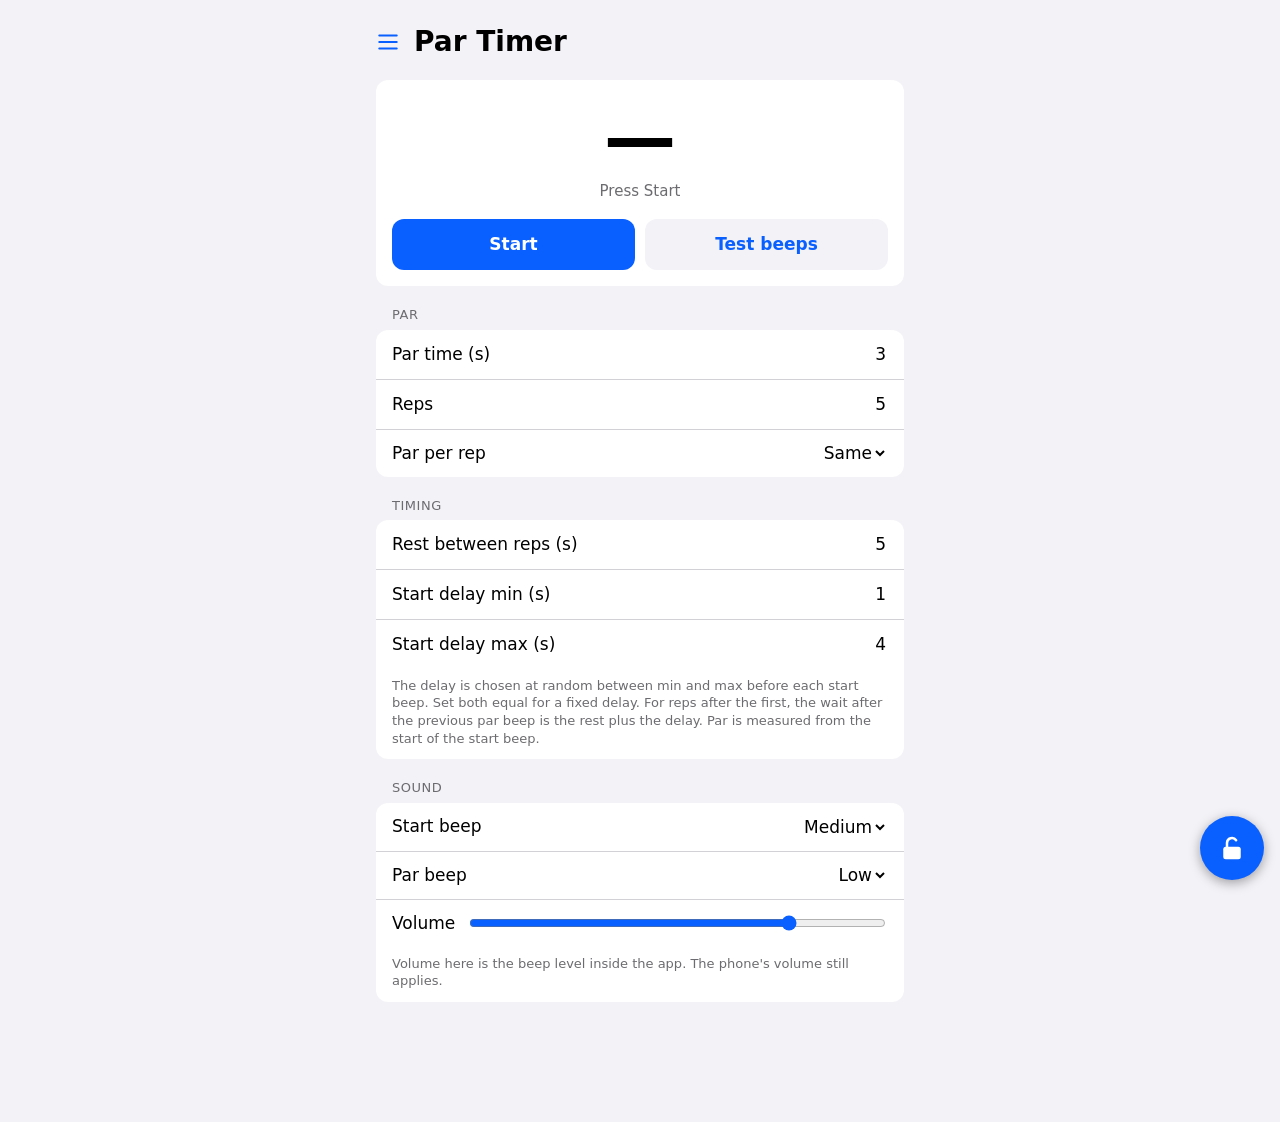
==== par.html @ f21c5485 "Add files via upload - Actually added the updated mentioned in previous commit  Signed-off-by: Danie" ====
<!doctype html>
<html lang="en">
<head>
<meta charset="utf-8">
<meta name="viewport" content="width=device-width, initial-scale=1, viewport-fit=cover">
<meta name="apple-mobile-web-app-capable" content="yes">
<meta name="mobile-web-app-capable" content="yes">
<meta name="apple-mobile-web-app-title" content="Line Ready">
<meta name="apple-mobile-web-app-status-bar-style" content="default">
<meta name="theme-color" content="#f2f2f7" media="(prefers-color-scheme: light)">
<meta name="theme-color" content="#000000" media="(prefers-color-scheme: dark)">
<link rel="manifest" href="manifest.webmanifest">
<link rel="apple-touch-icon" href="icon-180.png">
<link rel="icon" href="icon.svg">
<script>try{if(localStorage.getItem("line-ready-theme")==="classic")document.documentElement.setAttribute("data-theme","classic")}catch(e){}</script>
<link rel="stylesheet" href="app.css">
<link rel="stylesheet" href="themes.css">
<title>Par Timer · Line Ready</title>
</head>
<body class="par-page">
<header class="titlebar">
  <button class="iconbtn" id="menuBtn" type="button" aria-label="Open menu" aria-controls="drawer" aria-expanded="false"></button>
  <h1>Par Timer</h1>
</header>

<div class="card">
  <div class="display" id="display" data-phase="idle">
    <div class="big" id="big">—</div>
    <div class="sub" id="sub">Press Start</div>
  </div>
  <div class="error" id="error" role="alert" hidden></div>
  <div class="btnrow">
    <button class="btn" id="startBtn" type="button">Start</button>
    <button class="btn stop" id="stopBtn" type="button" hidden>Stop</button>
    <button class="btn secondary" id="testBtn" type="button">Test beeps</button>
  </div>
  <div class="sr-only" id="sr" aria-live="polite"></div>
</div>

<fieldset id="settings">
  <h2>Par</h2>
  <div class="card">
    <div class="row"><label for="parTime">Par time (s)</label><input id="parTime" type="text" inputmode="decimal"></div>
    <div class="row"><label for="reps">Reps</label><input id="reps" type="text" inputmode="numeric"></div>
    <div class="row"><label for="progress">Par per rep</label>
      <select id="progress">
        <option value="none">Same</option>
        <option value="shorter">Shorter each rep</option>
        <option value="longer">Longer each rep</option>
      </select></div>
    <div class="row" id="stepRow"><label for="step">Change per rep (s)</label><input id="step" type="text" inputmode="decimal"></div>
  </div>

  <h2>Timing</h2>
  <div class="card">
    <div class="row"><label for="rest">Rest between reps (s)</label><input id="rest" type="text" inputmode="decimal"></div>
    <div class="row"><label for="delayMin">Start delay min (s)</label><input id="delayMin" type="text" inputmode="decimal"></div>
    <div class="row"><label for="delayMax">Start delay max (s)</label><input id="delayMax" type="text" inputmode="decimal"></div>
    <div class="note">The delay is chosen at random between min and max before each start beep. Set both equal for a fixed delay. For reps after the first, the wait after the previous par beep is the rest plus the delay. Par is measured from the start of the start beep.</div>
  </div>

  <h2>Sound</h2>
  <div class="card">
    <div class="row"><label for="startHz">Start beep</label>
      <select id="startHz">
        <option value="3000">High</option>
        <option value="2000">Medium</option>
        <option value="1000">Low</option>
      </select></div>
    <div class="row"><label for="endHz">Par beep</label>
      <select id="endHz">
        <option value="3000">High</option>
        <option value="2000">Medium</option>
        <option value="1000">Low</option>
      </select></div>
    <div class="row"><label for="volume">Volume</label><input id="volume" type="range" min="10" max="100" step="5"></div>
    <div class="note">Volume here is the beep level inside the app. The phone's volume still applies.</div>
  </div>
</fieldset>

<button class="lockbtn" id="lockBtn" type="button" aria-pressed="false" aria-label="Hold for 3 seconds to lock the screen">
  <svg class="ring" viewBox="0 0 64 64" aria-hidden="true"><circle id="lockRing" cx="32" cy="32" r="29"/></svg>
  <svg class="icon-open" viewBox="0 0 24 24" aria-hidden="true"><rect x="5" y="11" width="14" height="10" rx="2" fill="currentColor"/><path d="M8 11V8a4 4 0 0 1 7.3-2.2" fill="none" stroke="currentColor" stroke-width="2" stroke-linecap="round"/></svg>
  <svg class="icon-closed" viewBox="0 0 24 24" aria-hidden="true"><rect x="5" y="11" width="14" height="10" rx="2" fill="currentColor"/><path d="M8 11V8a4 4 0 0 1 8 0v3" fill="none" stroke="currentColor" stroke-width="2" stroke-linecap="round"/></svg>
</button>
<div class="toast" id="toast" role="status" hidden></div>

<script>
"use strict";

const $ = id => document.getElementById(id);

const DEFAULTS = { parTime: "3", reps: "5", progress: "none", step: "0.1", rest: "5",
                   delayMin: "1", delayMax: "4", startHz: "2000", endHz: "1000", volume: "80" };
const FIELDS = Object.keys(DEFAULTS);
const STORE_KEY = "rangecalc-par-v1";
const BEEP_SEC = 0.3, MIN_PAR = 0.2, MAX_REPS = 100, TAIL_SEC = 0.6;

/* ---------- pure logic ---------- */

function parseNum(text) {
  const t = String(text).trim().replace(",", ".");
  if (!/^\d*\.?\d+$|^\d+\.$/.test(t)) return NaN;
  return Number(t);
}

function readConfig() {
  const v = id => $(id).value;
  const cfg = {
    parTime: parseNum(v("parTime")), reps: parseNum(v("reps")), progress: v("progress"),
    step: parseNum(v("step")), rest: parseNum(v("rest")),
    delayMin: parseNum(v("delayMin")), delayMax: parseNum(v("delayMax")),
    startHz: parseNum(v("startHz")), endHz: parseNum(v("endHz")), volume: parseNum(v("volume")) / 100
  };
  const bad = (cond, msg) => cond ? msg : null;
  const error =
    bad(!(cfg.parTime >= MIN_PAR && cfg.parTime <= 600), `Par time must be between ${MIN_PAR} and 600 seconds.`) ||
    bad(!(Number.isInteger(cfg.reps) && cfg.reps >= 1 && cfg.reps <= MAX_REPS), `Reps must be a whole number from 1 to ${MAX_REPS}.`) ||
    bad(cfg.progress !== "none" && !(cfg.step >= 0 && cfg.step <= 60), "Change per rep must be between 0 and 60 seconds.") ||
    bad(!(cfg.rest >= 0 && cfg.rest <= 600), "Rest must be between 0 and 600 seconds.") ||
    bad(!(cfg.delayMin >= 0 && cfg.delayMin <= 60), "Start delay min must be between 0 and 60 seconds.") ||
    bad(!(cfg.delayMax >= cfg.delayMin && cfg.delayMax <= 60), "Start delay max must be between the min and 60 seconds.") ||
    bad(!(cfg.startHz > 0 && cfg.endHz > 0), "Choose a start and par beep pitch.");
  return error ? { error } : { cfg };
}

/* Absolute event times (seconds on the audio clock) for every rep. */
function buildTimeline(cfg, t0, rand = Math.random) {
  const reps = [];
  let cursor = t0;                       // end of the previous rep, or session start
  for (let i = 0; i < cfg.reps; i++) {
    let par = cfg.parTime;
    if (cfg.progress === "shorter") par = Math.max(MIN_PAR, cfg.parTime - cfg.step * i);
    else if (cfg.progress === "longer") par = cfg.parTime + cfg.step * i;
    const delay = cfg.delayMin + rand() * (cfg.delayMax - cfg.delayMin);
    const startT = cursor + (i === 0 ? 0 : cfg.rest) + delay;
    const endT = startT + par;
    reps.push({ n: i + 1, par, startT, endT });
    cursor = endT;
  }
  return reps;
}

/* ---------- audio ---------- */

let ctx = null, running = false, reps = [], cfgActive = null, rafId = 0,
    wakeLock = null, silentEl = null, silentURL = null;

function silentWavURL() {
  if (silentURL) return silentURL;
  const sr = 8000, n = sr, buf = new ArrayBuffer(44 + n), v = new DataView(buf);
  const w = (o, s) => [...s].forEach((c, i) => v.setUint8(o + i, c.charCodeAt(0)));
  w(0, "RIFF"); v.setUint32(4, 36 + n, true); w(8, "WAVE"); w(12, "fmt ");
  v.setUint32(16, 16, true); v.setUint16(20, 1, true); v.setUint16(22, 1, true);
  v.setUint32(24, sr, true); v.setUint32(28, sr, true); v.setUint16(32, 1, true); v.setUint16(34, 8, true);
  w(36, "data"); v.setUint32(40, n, true); new Uint8Array(buf, 44).fill(128);
  return (silentURL = URL.createObjectURL(new Blob([buf], { type: "audio/wav" })));
}

/* Ask iOS to play on the media channel so the silent switch does not mute the beeps. */
function useMediaChannel() {
  try {
    if (navigator.audioSession) { navigator.audioSession.type = "playback"; return; }
  } catch (_) {}
  try {
    silentEl = silentEl || Object.assign(new Audio(), { src: silentWavURL(), loop: true });
    silentEl.play().catch(() => {});
  } catch (_) {}
}

function releaseMediaChannel() {
  try { if (silentEl) silentEl.pause(); } catch (_) {}
}

/* Must be called directly from a tap handler. */
function makeContext() {
  const AC = window.AudioContext || window.webkitAudioContext;
  if (!AC) throw new Error("Web Audio is not supported in this browser.");
  const c = new AC({ latencyHint: "interactive" });
  const ready = c.resume();
  useMediaChannel();
  return { c, ready };
}

function beep(c, hz, when, volume) {
  const o = c.createOscillator(), g = c.createGain();
  o.type = "sine"; o.frequency.value = hz;
  g.gain.setValueAtTime(0, when);
  g.gain.linearRampToValueAtTime(volume, when + 0.005);
  g.gain.setValueAtTime(volume, when + BEEP_SEC - 0.01);
  g.gain.linearRampToValueAtTime(0, when + BEEP_SEC);
  o.connect(g).connect(c.destination);
  o.start(when); o.stop(when + BEEP_SEC + 0.02);
}

async function lockScreen() {
  try { if ("wakeLock" in navigator) wakeLock = await navigator.wakeLock.request("screen"); } catch (_) {}
}
function unlockScreen() {
  try { if (wakeLock) wakeLock.release(); } catch (_) {}
  wakeLock = null;
}

/* ---------- UI ---------- */

function setDisplay(phase, big, sub) {
  $("display").dataset.phase = phase;
  $("big").textContent = big;
  $("sub").textContent = sub;
}
function showError(msg) { $("error").textContent = msg || ""; $("error").hidden = !msg; }
function setRunningUI(on) {
  $("startBtn").hidden = on; $("stopBtn").hidden = !on; $("testBtn").hidden = on;
  $("settings").disabled = on;
}
const fmt = s => String(+s.toFixed(2));
let lastAnnounce = "";
function announce(text) { if (text !== lastAnnounce) { lastAnnounce = text; $("sr").textContent = text; } }

function frame() {
  if (!running) return;
  const now = ctx.currentTime;
  const last = reps[reps.length - 1];
  if (now >= last.endT + TAIL_SEC) { stop("Finished", true); return; }
  const cur = reps.find(r => now < r.endT) || last;
  const label = `Rep ${cur.n} of ${reps.length} · par ${fmt(cur.par)} s`;
  if (now < cur.startT) {
    setDisplay("ready", "READY", label);
    announce(`Rep ${cur.n}, get ready`);
  } else if (now < cur.endT) {
    setDisplay("go", (cur.endT - now).toFixed(1), label);
    announce(`Rep ${cur.n}, go`);
  } else {
    setDisplay("done", "0.0", label);
  }
  rafId = requestAnimationFrame(frame);
}

async function start() {
  const r = readConfig();
  if (r.error) { showError(r.error); return; }
  showError("");
  save();
  let made;
  try { made = makeContext(); } catch (e) { showError(e.message); return; }
  ctx = made.c;
  setRunningUI(true);
  setDisplay("ready", "…", "Starting audio");
  try { await made.ready; } catch (_) {}
  if (ctx !== made.c) return;                      // stopped while starting
  if (ctx.state !== "running") { stop("", false); showError("Audio could not start. Tap Start again."); return; }

  cfgActive = r.cfg;
  reps = buildTimeline(cfgActive, ctx.currentTime + 0.1);
  for (const rep of reps) {
    beep(ctx, cfgActive.startHz, rep.startT, cfgActive.volume);
    beep(ctx, cfgActive.endHz, rep.endT, cfgActive.volume);
  }
  running = true;
  lastAnnounce = "";
  ctx.onstatechange = () => {
    if (running && ctx.state !== "running") stop("", false), showError("Audio was interrupted (screen lock, app switch or call). Session stopped.");
  };
  lockScreen();
  rafId = requestAnimationFrame(frame);
}

function stop(message, finished) {
  running = false;
  cancelAnimationFrame(rafId);
  const c = ctx; ctx = null;
  if (c) { c.onstatechange = null; c.close().catch(() => {}); }
  releaseMediaChannel();
  unlockScreen();
  setRunningUI(false);
  setDisplay(finished ? "done" : "idle", finished ? "Done" : "—", message || "Press Start");
  if (finished) $("sr").textContent = "Finished";
}

function testBeeps() {
  const r = readConfig();
  if (r.error) { showError(r.error); return; }
  showError("");
  let made;
  try { made = makeContext(); } catch (e) { showError(e.message); return; }
  $("testBtn").disabled = true;
  made.ready.then(() => {
    const t = made.c.currentTime + 0.1;
    beep(made.c, r.cfg.startHz, t, r.cfg.volume);
    beep(made.c, r.cfg.endHz, t + 0.8, r.cfg.volume);
  }).catch(() => {});
  setTimeout(() => {
    made.c.close().catch(() => {});
    if (!running) releaseMediaChannel();
    $("testBtn").disabled = false;
  }, 1800);
}

/* ---------- settings persistence ---------- */

function save() {
  try {
    const data = {}; for (const id of FIELDS) data[id] = $(id).value;
    localStorage.setItem(STORE_KEY, JSON.stringify(data));
  } catch (_) {}
}
function load() {
  let data = {};
  try { data = JSON.parse(localStorage.getItem(STORE_KEY)) || {}; } catch (_) {}
  for (const id of FIELDS) {
    const el = $(id);
    el.value = data[id] ?? DEFAULTS[id];
    /* A saved value that is not one of the select's options (e.g. a custom Hz from an
       earlier version) falls back to the default. */
    if (el.tagName === "SELECT" && el.value !== String(data[id] ?? DEFAULTS[id])) el.value = DEFAULTS[id];
  }
}
function updateStepRow() { $("stepRow").hidden = $("progress").value === "none"; }

/* ---------- screen lock (hold 3 s to lock / unlock) ---------- */

const HOLD_MS = 3000, RING_LEN = 2 * Math.PI * 29;
const lockBtn = $("lockBtn"), lockRing = $("lockRing"), toast = $("toast");
let locked = false, holding = false, holdStart = 0, holdRaf = 0, toastTimer = 0;
lockRing.style.strokeDasharray = RING_LEN;
lockRing.style.strokeDashoffset = RING_LEN;

function showToast(text) {
  toast.textContent = text; toast.hidden = false;
  clearTimeout(toastTimer);
  toastTimer = setTimeout(() => { toast.hidden = true; }, 1800);
}

function setLocked(on) {
  locked = on;
  /* inert blocks taps and focus on everything except the lock button; the page itself still scrolls */
  document.querySelectorAll("body > :not(#lockBtn):not(#toast):not(script)").forEach(el => { el.inert = on; });
  if (on && document.activeElement && document.activeElement !== lockBtn) document.activeElement.blur();
  lockBtn.setAttribute("aria-pressed", String(on));
  lockBtn.setAttribute("aria-label", on ? "Locked. Hold for 3 seconds to unlock" : "Hold for 3 seconds to lock the screen");
  showToast(on ? "Locked" : "Unlocked");
}

function holdTick() {
  if (!holding) return;
  const p = Math.min(1, (performance.now() - holdStart) / HOLD_MS);
  lockRing.style.strokeDashoffset = RING_LEN * (1 - p);
  if (p >= 1) { cancelHold(); setLocked(!locked); return; }
  holdRaf = requestAnimationFrame(holdTick);
}
function beginHold() {
  if (holding) return;
  holding = true; holdStart = performance.now();
  lockBtn.classList.add("holding");
  holdRaf = requestAnimationFrame(holdTick);
}
function cancelHold() {
  holding = false; cancelAnimationFrame(holdRaf);
  lockBtn.classList.remove("holding");
  lockRing.style.strokeDashoffset = RING_LEN;
}

lockBtn.addEventListener("pointerdown", e => {
  if (e.pointerType === "mouse" && e.button !== 0) return;
  try { lockBtn.setPointerCapture(e.pointerId); } catch (_) {}
  beginHold();
});
for (const type of ["pointerup", "pointercancel", "lostpointercapture"]) lockBtn.addEventListener(type, cancelHold);
lockBtn.addEventListener("contextmenu", e => e.preventDefault());
lockBtn.addEventListener("keydown", e => { if ((e.key === " " || e.key === "Enter") && !e.repeat) { e.preventDefault(); beginHold(); } });
lockBtn.addEventListener("keyup", e => { if (e.key === " " || e.key === "Enter") cancelHold(); });
lockBtn.addEventListener("blur", cancelHold);

load();
updateStepRow();
for (const id of FIELDS) $(id).addEventListener("change", () => { save(); updateStepRow(); });
$("progress").addEventListener("input", updateStepRow);
$("startBtn").addEventListener("click", start);
$("stopBtn").addEventListener("click", () => stop("Stopped", false));
$("testBtn").addEventListener("click", testBeeps);

document.addEventListener("visibilitychange", () => {
  if (!running) return;
  if (document.visibilityState === "visible") {
    if (ctx && ctx.state !== "running") { stop("", false); showError("Audio was interrupted (screen lock, app switch or call). Session stopped."); }
    else lockScreen();
  }
});

if ("serviceWorker" in navigator && (location.protocol === "https:" || location.hostname === "localhost")) {
  navigator.serviceWorker.register("sw.js").catch(() => {});
}
</script>
<script src="common.js"></script>
</body>
</html>
---- app.css ----
:root {
    --bg: #f2f2f7; --card: #fff; --text: #000; --muted: #6c6c70; --line: #d1d1d6; --accent: #0a60ff;
  }
  @media (prefers-color-scheme: dark) {
    :root { --bg: #000; --card: #1c1c1e; --text: #fff; --muted: #98989f; --line: #38383a; --accent: #4c8dff; }
  }
  * { box-sizing: border-box; }
  [hidden] { display: none !important; }
  body {
    margin: 0; background: var(--bg); color: var(--text);
    font: 17px/1.35 -apple-system, BlinkMacSystemFont, "SF Pro Text", system-ui, sans-serif;
    padding: max(16px, env(safe-area-inset-top)) max(16px, env(safe-area-inset-right))
             max(24px, env(safe-area-inset-bottom)) max(16px, env(safe-area-inset-left));
    max-width: 560px; margin-inline: auto;
  }
  h1 { font-size: 28px; margin: 8px 0 16px; }
  h2 { font-size: 13px; text-transform: uppercase; letter-spacing: .04em; color: var(--muted); margin: 20px 16px 6px; font-weight: 500; }
  .card { background: var(--card); border-radius: 12px; overflow: hidden; }
  .row { display: flex; align-items: center; justify-content: space-between; gap: 12px; padding: 12px 16px; border-top: 1px solid var(--line); min-height: 48px; }
  .row:first-child { border-top: 0; }
  label { flex: none; }
  input[type=text], input[type=number], select {
    font: inherit; color: var(--text); background: transparent; border: 0; text-align: right; flex: 1; min-width: 0; outline: none;
  }
  select { text-align-last: right; }
  input::placeholder { color: var(--muted); }
  .note { font-size: 13px; color: var(--muted); padding: 8px 16px 12px; }
  .seg { display: flex; background: var(--bg); border-radius: 9px; padding: 2px; width: 100%; }
  .seg button { flex: 1; font: inherit; font-size: 15px; padding: 6px; border: 0; background: transparent; color: var(--text); border-radius: 7px; }
  .seg button[aria-pressed=true] { background: var(--card); box-shadow: 0 1px 3px rgba(0,0,0,.25); font-weight: 600; }
  .result { text-align: center; font-size: 52px; font-weight: 600; padding: 18px 0 14px; font-variant-numeric: tabular-nums; }
  .result.empty { color: var(--muted); }
  .formula { font-size: 13px; color: var(--muted); padding: 0 16px 14px; text-align: center; }
  .toggle { width: 51px; height: 31px; accent-color: var(--accent); }

/* ---- shared shell: title bar + sidebar menu ---- */
.titlebar { display: flex; align-items: center; gap: 4px; margin: 4px 0 16px; }
.titlebar h1 { margin: 0; }
.iconbtn { flex: none; width: 44px; height: 44px; margin-left: -10px; display: grid; place-items: center;
  border: 0; border-radius: 10px; background: transparent; color: var(--accent); cursor: pointer; }
.iconbtn:active { background: var(--card); }
.iconbtn svg { width: 26px; height: 26px; }
.scrim { position: fixed; inset: 0; background: rgba(0,0,0,.4); z-index: 20; }
.drawer { position: fixed; top: 0; bottom: 0; left: 0; width: min(80vw, 300px); z-index: 30;
  background: var(--card); color: var(--text); box-shadow: 2px 0 16px rgba(0,0,0,.3);
  padding: max(16px, env(safe-area-inset-top)) 12px max(16px, env(safe-area-inset-bottom)) max(12px, env(safe-area-inset-left));
  transform: translateX(-105%); visibility: hidden; transition: transform .2s ease, visibility 0s .2s; }
.drawer.open { transform: none; visibility: visible; transition: transform .2s ease, visibility 0s; }
.drawer-head { display: flex; align-items: center; justify-content: space-between; padding: 0 4px 8px 8px; font-weight: 600; font-size: 20px; }
.drawer-head .iconbtn { margin-left: 0; }
.drawer ul { list-style: none; margin: 0; padding: 0; }
.drawer a { display: flex; align-items: center; gap: 14px; padding: 12px 10px; border-radius: 10px; color: var(--text); text-decoration: none; min-height: 48px; }
.drawer a svg { width: 26px; height: 26px; flex: none; color: var(--accent); }
.drawer a[aria-current=page] { background: var(--bg); font-weight: 600; }
@media (prefers-reduced-motion: reduce) { .drawer, .drawer.open { transition: none; } }

/* ---- par timer ---- */
.display { text-align: center; padding: 18px 16px 8px; }
.display .big { font-size: 72px; font-weight: 700; font-variant-numeric: tabular-nums; line-height: 1.1; }
.display .sub { color: var(--muted); font-size: 15px; min-height: 22px; margin-top: 4px; }
.display[data-phase=ready] .big { color: #ff9f0a; }
.display[data-phase=go] .big { color: #30d158; }
.display[data-phase=done] .big { color: var(--accent); }
.btnrow { display: flex; gap: 10px; padding: 8px 16px 16px; }
.btn { flex: 1; font: inherit; font-weight: 600; padding: 14px; border: 0; border-radius: 12px; cursor: pointer;
  background: var(--accent); color: #fff; min-height: 50px; }
.btn.secondary { background: var(--bg); color: var(--accent); }
.btn.stop { background: #ff453a; }
.btn:disabled { opacity: .45; }
.error { color: #ff453a; padding: 0 16px 12px; font-size: 14px; }
fieldset { border: 0; margin: 0; padding: 0; min-width: 0; }
input[type=range] { flex: 1; accent-color: var(--accent); }
.sr-only { position: absolute; width: 1px; height: 1px; overflow: hidden; clip: rect(0 0 0 0); white-space: nowrap; }

/* ---- par timer lock button ---- */
body.par-page { padding-bottom: max(120px, calc(env(safe-area-inset-bottom) + 100px)); }
.lockbtn { position: fixed; z-index: 15; width: 64px; height: 64px; padding: 0; border: 0; border-radius: 50%;
  right: max(16px, env(safe-area-inset-right)); bottom: max(20px, calc(env(safe-area-inset-bottom) + 8px));
  display: grid; place-items: center; color: #fff; background: #0a60ff; box-shadow: 0 3px 12px rgba(0,0,0,.35);
  touch-action: none; -webkit-user-select: none; user-select: none; -webkit-touch-callout: none;
  -webkit-tap-highlight-color: transparent; cursor: pointer; }
.lockbtn[aria-pressed=true] { background: #e5271c; }
.lockbtn svg { width: 30px; height: 30px; grid-area: 1 / 1; }
.lockbtn .ring { position: absolute; inset: 0; width: 100%; height: 100%; transform: rotate(-90deg); pointer-events: none; }
.lockbtn .ring circle { fill: none; stroke: #fff; stroke-width: 4; stroke-linecap: round; }
.lockbtn .icon-open { display: block; } .lockbtn .icon-closed { display: none; }
.lockbtn[aria-pressed=true] .icon-open { display: none; } .lockbtn[aria-pressed=true] .icon-closed { display: block; }
.lockbtn.holding { transform: scale(1.08); }
.toast { position: fixed; z-index: 16; left: 50%; transform: translateX(-50%); bottom: max(100px, calc(env(safe-area-inset-bottom) + 90px));
  background: rgba(30,30,32,.92); color: #fff; padding: 10px 16px; border-radius: 20px; font-size: 15px; pointer-events: none; white-space: nowrap; }
---- themes.css ----
/* Themes. "default" is the base look in app.css. "classic" mimics mid-2000s websites:
   Verdana type, blue gradient masthead and panel title bars, glossy buttons, hatch-pattern backdrop.
   Everything is scoped to :root[data-theme="classic"]; markup and behavior are unchanged. */

:root[data-theme="classic"] {
  color-scheme: light;
  --bg: #dbe5ef; --card: #ffffff; --text: #222222; --muted: #555555; --line: #e1e8ef; --accent: #336699;
  background-color: #b9cadb;
  background-image: repeating-linear-gradient(135deg, rgba(255,255,255,.22) 0 2px, rgba(255,255,255,0) 2px 5px);
}

/* page frame */
:root[data-theme="classic"] body {
  font-family: Verdana, Geneva, Tahoma, sans-serif; font-size: 14px; line-height: 1.45; color: #222;
  background: #f7f9fb; border: 1px solid #6d8aa8;
  box-shadow: 0 0 0 3px rgba(255,255,255,.55), 0 4px 14px rgba(0,30,60,.35);
  width: min(560px, calc(100% - 16px)); max-width: none; margin: 10px auto;
}

/* masthead */
:root[data-theme="classic"] .titlebar {
  background: linear-gradient(#5a8fc7 0%, #3a6ea5 48%, #2f5f94 52%, #3f78b3 100%);
  border: 1px solid #234a77; border-radius: 6px; padding: 6px 10px 6px 6px; margin: 0 0 14px;
  box-shadow: inset 0 1px 0 rgba(255,255,255,.45), 0 1px 3px rgba(0,0,0,.3);
}
:root[data-theme="classic"] .titlebar h1 {
  color: #fff; font: bold 22px "Trebuchet MS", Verdana, sans-serif; text-shadow: 1px 1px 0 #1b3c63;
}
:root[data-theme="classic"] .titlebar .iconbtn { color: #fff; margin-left: 0; }
:root[data-theme="classic"] .iconbtn:active { background: rgba(255,255,255,.2); }

/* panels: title bar + bordered box */
:root[data-theme="classic"] h2 {
  margin: 16px 0 0; padding: 5px 10px; font: bold 12px Verdana, Geneva, sans-serif; letter-spacing: 0;
  text-transform: none; color: #1e3f66; text-shadow: 0 1px 0 #fff;
  background: linear-gradient(#fbfdff, #cfdceb); border: 1px solid #8ea8c3; border-bottom: 0; border-radius: 6px 6px 0 0;
}
:root[data-theme="classic"] .card {
  background: #fff; border: 1px solid #8ea8c3; border-radius: 6px; box-shadow: 0 1px 2px rgba(0,0,0,.12);
}
:root[data-theme="classic"] h2 + .card { border-radius: 0 0 6px 6px; }
:root[data-theme="classic"] .row { border-top: 1px solid #e1e8ef; padding: 8px 10px; }
:root[data-theme="classic"] .row:nth-child(even) { background: #f3f7fb; }
:root[data-theme="classic"] label { font-weight: bold; color: #1e3f66; }
:root[data-theme="classic"] .note,
:root[data-theme="classic"] .formula,
:root[data-theme="classic"] .display .sub { color: #555; font-size: 12px; }
:root[data-theme="classic"] .error { color: #cc0000; font-weight: bold; }
:root[data-theme="classic"] a { color: #0033cc; text-decoration: underline; }

/* form controls (kept at 16px so iOS does not zoom on focus) */
:root[data-theme="classic"] input[type=text],
:root[data-theme="classic"] select {
  font: 16px Verdana, Geneva, sans-serif; color: #000; background: #fff;
  border: 1px solid #7f9db9; border-radius: 3px; padding: 5px 7px; box-shadow: inset 1px 1px 2px rgba(0,0,0,.18);
}
:root[data-theme="classic"] input::placeholder { color: #8a8a8a; }

/* glossy buttons */
:root[data-theme="classic"] .btn {
  font-family: "Trebuchet MS", Verdana, sans-serif; color: #fff; border: 1px solid #1f4e8c; border-radius: 6px;
  background: linear-gradient(#7db3ee 0%, #3a7bc8 50%, #2a65ad 51%, #3d82d0 100%);
  text-shadow: 0 -1px 0 rgba(0,0,0,.4); box-shadow: inset 0 1px 0 rgba(255,255,255,.5), 0 1px 2px rgba(0,0,0,.3);
}
:root[data-theme="classic"] .btn.secondary {
  color: #1e3f66; border-color: #8a99a8; text-shadow: 0 1px 0 #fff;
  background: linear-gradient(#fdfdfd 0%, #eceff2 50%, #dadfe5 51%, #e8ecf0 100%);
}
:root[data-theme="classic"] .btn.stop {
  border-color: #8a1a12; background: linear-gradient(#f59a92 0%, #de4a40 50%, #c9261c 51%, #dc4439 100%);
}
:root[data-theme="classic"] .btn:active { filter: brightness(.92); }

/* unit switch */
:root[data-theme="classic"] .seg { background: #cfdae6; border: 1px solid #8ea8c3; border-radius: 6px; }
:root[data-theme="classic"] .seg button { color: #1e3f66; font: bold 14px Verdana, sans-serif; border-radius: 4px; }
:root[data-theme="classic"] .seg button[aria-pressed=true] {
  background: linear-gradient(#4a82c0, #2f6aa8); color: #fff; text-shadow: 0 -1px 0 rgba(0,0,0,.4);
  box-shadow: inset 0 1px 2px rgba(0,0,0,.35); font-weight: bold;
}

/* readouts */
:root[data-theme="classic"] .result {
  font-family: Georgia, "Times New Roman", serif; font-weight: bold; color: #1e3f66;
  text-shadow: 1px 1px 0 #fff, 2px 2px 3px rgba(0,0,0,.25);
}
:root[data-theme="classic"] .result.empty { color: #9aa7b4; }
:root[data-theme="classic"] .display { background: linear-gradient(#ffffff, #eef3f8); }
:root[data-theme="classic"] .display .big { font-family: Georgia, "Times New Roman", serif; }
:root[data-theme="classic"] .display[data-phase=ready] .big { color: #cc6600; }
:root[data-theme="classic"] .display[data-phase=go] .big { color: #2e8b00; }
:root[data-theme="classic"] .display[data-phase=done] .big { color: #1d5fa8; }

/* sidebar */
:root[data-theme="classic"] .drawer {
  background: #f4f7fa; border-right: 1px solid #6d8aa8; font-family: Verdana, Geneva, sans-serif; color: #222;
}
:root[data-theme="classic"] .drawer-head {
  background: linear-gradient(#5a8fc7 0%, #3a6ea5 48%, #2f5f94 52%, #3f78b3 100%); color: #fff;
  border: 1px solid #234a77; border-radius: 6px; padding: 4px 4px 4px 12px; margin-bottom: 10px;
  font: bold 18px "Trebuchet MS", Verdana, sans-serif; text-shadow: 1px 1px 0 #1b3c63;
}
:root[data-theme="classic"] .drawer-head .iconbtn { color: #fff; }
:root[data-theme="classic"] .drawer a { color: #0033cc; text-decoration: underline; border: 1px solid transparent; border-radius: 4px; font-size: 15px; }
:root[data-theme="classic"] .drawer a svg { color: #336699; }
:root[data-theme="classic"] .drawer a[aria-current=page] {
  background: #fff8c6; border-color: #e0cf7a; color: #222; font-weight: bold; text-decoration: none;
}

/* lock button keeps its blue (unlocked) / red (locked) meaning */
:root[data-theme="classic"] .lockbtn {
  border: 2px solid #1d4f8c; background: radial-gradient(circle at 50% 25%, #7fb2ee, #2f6db5 70%);
}
:root[data-theme="classic"] .lockbtn[aria-pressed=true] {
  border-color: #8a1a12; background: radial-gradient(circle at 50% 25%, #f59a92, #cf2a1e 70%);
}
/* XP-style tooltip */
:root[data-theme="classic"] .toast {
  background: #ffffe1; color: #000; border: 1px solid #000; border-radius: 0; font: 12px Tahoma, Verdana, sans-serif; padding: 5px 9px;
}
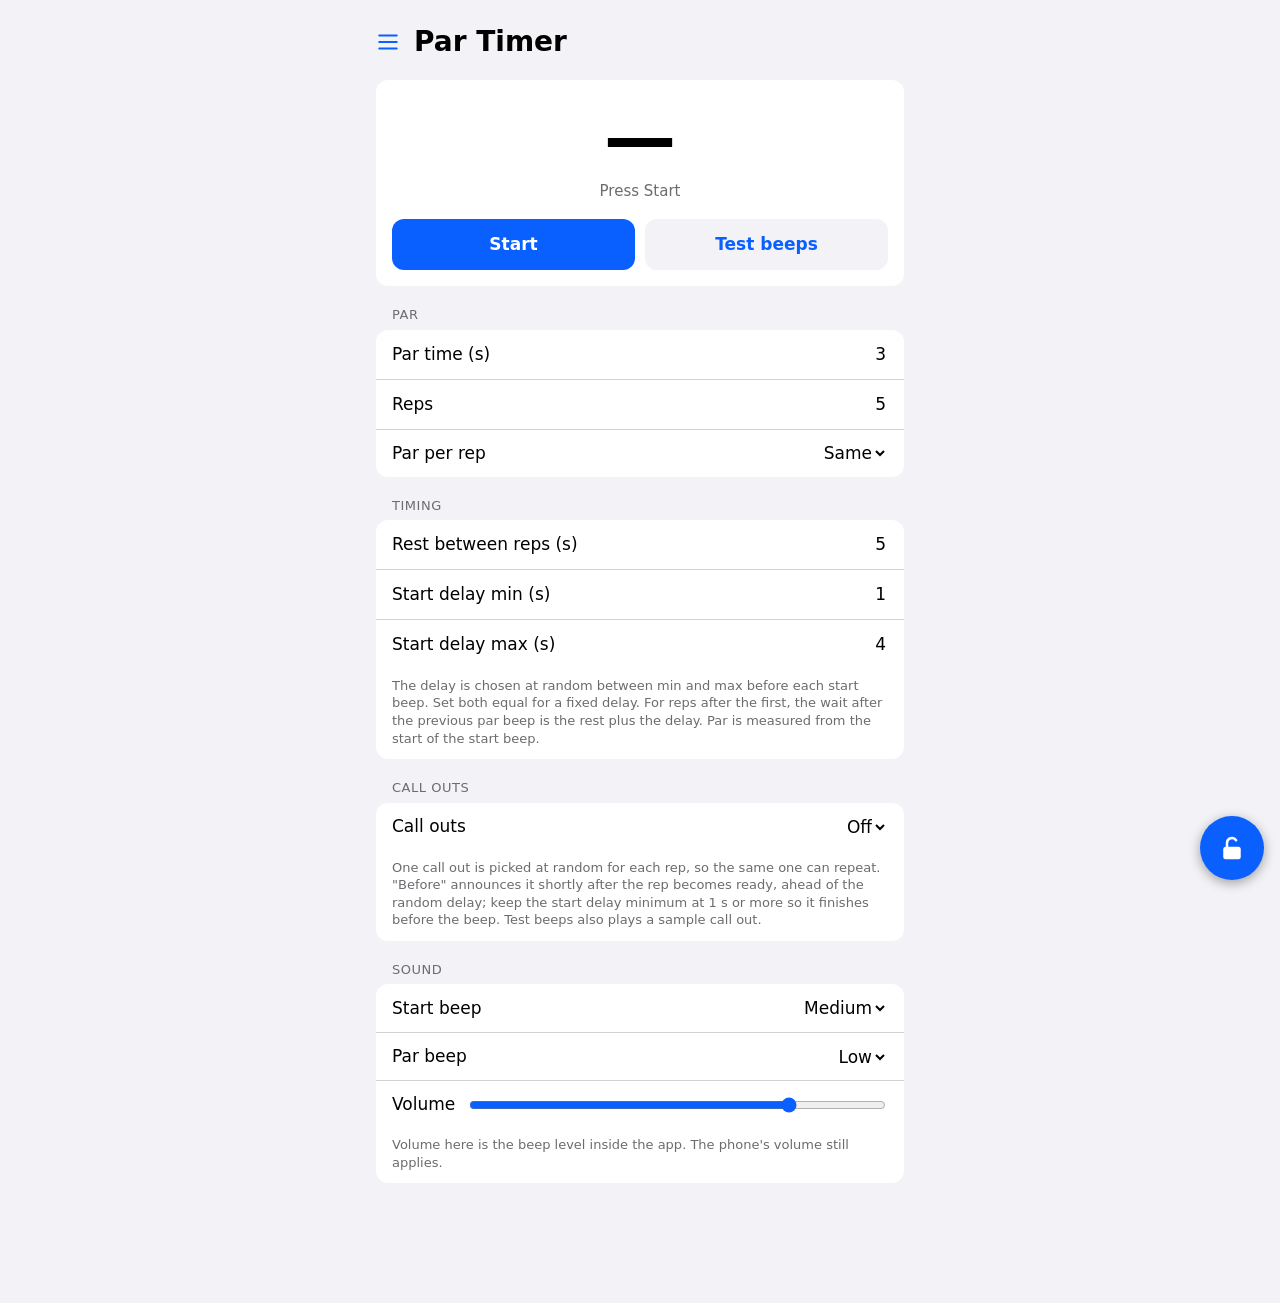
==== commit 2d8e18b6: "v14: par timer call outs and knowledge page - Add knowledge.html (range estimation and reticle readi" ====
--- a/par.html
+++ b/par.html
@@ -12,7 +12,7 @@
 <link rel="manifest" href="manifest.webmanifest">
 <link rel="apple-touch-icon" href="icon-180.png">
 <link rel="icon" href="icon.svg">
-<script>try{if(localStorage.getItem("line-ready-theme")==="classic")document.documentElement.setAttribute("data-theme","classic")}catch(e){}</script>
+<script>try{var t=localStorage.getItem("line-ready-theme");if(t==="classic"||t==="glass")document.documentElement.setAttribute("data-theme",t)}catch(e){}</script>
 <link rel="stylesheet" href="app.css">
 <link rel="stylesheet" href="themes.css">
 <title>Par Timer · Line Ready</title>
@@ -26,6 +26,7 @@
 <div class="card">
   <div class="display" id="display" data-phase="idle">
     <div class="big" id="big">—</div>
+    <div class="cue" id="cue" hidden></div>
     <div class="sub" id="sub">Press Start</div>
   </div>
   <div class="error" id="error" role="alert" hidden></div>
@@ -57,6 +58,31 @@
     <div class="row"><label for="delayMin">Start delay min (s)</label><input id="delayMin" type="text" inputmode="decimal"></div>
     <div class="row"><label for="delayMax">Start delay max (s)</label><input id="delayMax" type="text" inputmode="decimal"></div>
     <div class="note">The delay is chosen at random between min and max before each start beep. Set both equal for a fixed delay. For reps after the first, the wait after the previous par beep is the rest plus the delay. Par is measured from the start of the start beep.</div>
+  </div>
+
+  <h2>Call outs</h2>
+  <div class="card">
+    <div class="row"><label for="cueMode">Call outs</label>
+      <select id="cueMode">
+        <option value="off">Off</option>
+        <option value="targets">Target number</option>
+        <option value="colors">Color</option>
+        <option value="custom">Custom list</option>
+      </select></div>
+    <div class="row" id="cueCountRow"><label for="cueCount">Number of targets</label><input id="cueCount" type="text" inputmode="numeric"></div>
+    <div class="row" id="cueListRow"><label for="cueList">Call outs</label><input id="cueList" type="text" inputmode="text" autocapitalize="words" placeholder="Left, Center, Right"></div>
+    <div class="row" id="cueDeliveryRow"><label for="cueDelivery">Delivery</label>
+      <select id="cueDelivery">
+        <option value="both">Voice and screen</option>
+        <option value="voice">Voice only</option>
+        <option value="screen">Screen only</option>
+      </select></div>
+    <div class="row" id="cueTimingRow"><label for="cueTiming">Announce</label>
+      <select id="cueTiming">
+        <option value="before">Before the start beep</option>
+        <option value="beep">At the start beep</option>
+      </select></div>
+    <div class="note">One call out is picked at random for each rep, so the same one can repeat. "Before" announces it shortly after the rep becomes ready, ahead of the random delay; keep the start delay minimum at 1 s or more so it finishes before the beep. Test beeps also plays a sample call out.</div>
   </div>
 
   <h2>Sound</h2>
@@ -91,10 +117,21 @@
 const $ = id => document.getElementById(id);
 
 const DEFAULTS = { parTime: "3", reps: "5", progress: "none", step: "0.1", rest: "5",
-                   delayMin: "1", delayMax: "4", startHz: "2000", endHz: "1000", volume: "80" };
+                   delayMin: "1", delayMax: "4", startHz: "2000", endHz: "1000", volume: "80",
+                   cueMode: "off", cueCount: "3", cueList: "Left, Center, Right", cueDelivery: "both", cueTiming: "before" };
 const FIELDS = Object.keys(DEFAULTS);
 const STORE_KEY = "rangecalc-par-v1";
 const BEEP_SEC = 0.3, MIN_PAR = 0.2, MAX_REPS = 100, TAIL_SEC = 0.6;
+const SPEECH_OK = "speechSynthesis" in window && "SpeechSynthesisUtterance" in window;
+const COLORS = [["Red", "#e5271c", "#fff"], ["Blue", "#0a60ff", "#fff"], ["Green", "#1f9d3a", "#fff"],
+                ["Yellow", "#f2c200", "#111"], ["White", "#f4f4f4", "#111"]];
+
+function cueOptions(cfg) {
+  if (cfg.cueMode === "targets") return Array.from({ length: cfg.cueCount }, (_, i) => ({ text: `Target ${i + 1}` }));
+  if (cfg.cueMode === "colors") return COLORS.map(([text, color, ink]) => ({ text, color, ink }));
+  if (cfg.cueMode === "custom") return cfg.cueItems.map(text => ({ text }));
+  return [];
+}
 
 /* ---------- pure logic ---------- */
 
@@ -110,7 +147,10 @@
     parTime: parseNum(v("parTime")), reps: parseNum(v("reps")), progress: v("progress"),
     step: parseNum(v("step")), rest: parseNum(v("rest")),
     delayMin: parseNum(v("delayMin")), delayMax: parseNum(v("delayMax")),
-    startHz: parseNum(v("startHz")), endHz: parseNum(v("endHz")), volume: parseNum(v("volume")) / 100
+    startHz: parseNum(v("startHz")), endHz: parseNum(v("endHz")), volume: parseNum(v("volume")) / 100,
+    cueMode: v("cueMode"), cueCount: parseNum(v("cueCount")),
+    cueItems: v("cueList").split(",").map(x => x.trim()).filter(Boolean),
+    cueDelivery: v("cueDelivery"), cueTiming: v("cueTiming")
   };
   const bad = (cond, msg) => cond ? msg : null;
   const error =
@@ -120,22 +160,34 @@
     bad(!(cfg.rest >= 0 && cfg.rest <= 600), "Rest must be between 0 and 600 seconds.") ||
     bad(!(cfg.delayMin >= 0 && cfg.delayMin <= 60), "Start delay min must be between 0 and 60 seconds.") ||
     bad(!(cfg.delayMax >= cfg.delayMin && cfg.delayMax <= 60), "Start delay max must be between the min and 60 seconds.") ||
-    bad(!(cfg.startHz > 0 && cfg.endHz > 0), "Choose a start and par beep pitch.");
-  return error ? { error } : { cfg };
+    bad(!(cfg.startHz > 0 && cfg.endHz > 0), "Choose a start and par beep pitch.") ||
+    bad(cfg.cueMode === "targets" && !(Number.isInteger(cfg.cueCount) && cfg.cueCount >= 2 && cfg.cueCount <= 10), "Number of targets must be a whole number from 2 to 10.") ||
+    bad(cfg.cueMode === "custom" && (cfg.cueItems.length < 2 || cfg.cueItems.length > 20), "Enter 2 to 20 call outs separated by commas.") ||
+    bad(cfg.cueMode === "custom" && cfg.cueItems.some(x => x.length > 30), "Each call out must be 30 characters or fewer.");
+  if (error) return { error };
+  const wantVoice = cfg.cueDelivery !== "screen", wantScreen = cfg.cueDelivery !== "voice";
+  cfg.voice = wantVoice && SPEECH_OK;
+  cfg.screen = wantScreen || (wantVoice && !SPEECH_OK);   // never leave a call out with no output
+  return { cfg };
 }
 
 /* Absolute event times (seconds on the audio clock) for every rep. */
 function buildTimeline(cfg, t0, rand = Math.random) {
   const reps = [];
+  const options = cueOptions(cfg);
   let cursor = t0;                       // end of the previous rep, or session start
   for (let i = 0; i < cfg.reps; i++) {
     let par = cfg.parTime;
     if (cfg.progress === "shorter") par = Math.max(MIN_PAR, cfg.parTime - cfg.step * i);
     else if (cfg.progress === "longer") par = cfg.parTime + cfg.step * i;
     const delay = cfg.delayMin + rand() * (cfg.delayMax - cfg.delayMin);
-    const startT = cursor + (i === 0 ? 0 : cfg.rest) + delay;
+    const readyT = cursor + (i === 0 ? 0 : cfg.rest);
+    const startT = readyT + delay;
     const endT = startT + par;
-    reps.push({ n: i + 1, par, startT, endT });
+    const cue = options.length ? options[Math.floor(rand() * options.length)] : null;
+    // "before": shortly after the rep becomes ready (clear of the previous par beep); "beep": with the start beep
+    const cueT = cue ? (cfg.cueTiming === "beep" ? startT : readyT + 0.4) : null;
+    reps.push({ n: i + 1, par, readyT, startT, endT, cue, cueT });
     cursor = endT;
   }
   return reps;
@@ -201,6 +253,38 @@
   wakeLock = null;
 }
 
+/* ---------- call outs ---------- */
+
+function speak(text) {
+  try {
+    speechSynthesis.cancel();
+    const u = new SpeechSynthesisUtterance(text);
+    u.rate = 1.05; u.volume = 1;
+    speechSynthesis.speak(u);
+  } catch (_) {}
+}
+/* iOS only allows speech that follows a tap; an empty utterance spoken from the Start tap unlocks later ones. */
+function unlockSpeech() {
+  try { if (SPEECH_OK) { const u = new SpeechSynthesisUtterance(" "); u.volume = 0; speechSynthesis.speak(u); } } catch (_) {}
+}
+function setCueChip(cue) {
+  const el = $("cue");
+  el.textContent = cue.text;
+  el.style.background = cue.color || ""; el.style.color = cue.ink || ""; el.style.borderColor = cue.color || "";
+}
+function updateCue(cur, now) {
+  const el = $("cue");
+  const active = !!cur.cue && now >= cur.cueT && now < cur.endT;
+  if (active && cfgActive.voice && !cur.spoken) { cur.spoken = true; speak(cur.cue.text); }
+  const show = active && cfgActive.screen;
+  if (show && el.dataset.rep !== String(cur.n)) {
+    setCueChip(cur.cue); el.dataset.rep = String(cur.n);
+    announce(`Rep ${cur.n}, ${cur.cue.text}`);
+  }
+  el.hidden = !show;
+  if (!show) delete el.dataset.rep;
+}
+
 /* ---------- UI ---------- */
 
 function setDisplay(phase, big, sub) {
@@ -224,6 +308,7 @@
   if (now >= last.endT + TAIL_SEC) { stop("Finished", true); return; }
   const cur = reps.find(r => now < r.endT) || last;
   const label = `Rep ${cur.n} of ${reps.length} · par ${fmt(cur.par)} s`;
+  updateCue(cur, now);
   if (now < cur.startT) {
     setDisplay("ready", "READY", label);
     announce(`Rep ${cur.n}, get ready`);
@@ -241,6 +326,7 @@
   if (r.error) { showError(r.error); return; }
   showError("");
   save();
+  if (r.cfg.voice) unlockSpeech();
   let made;
   try { made = makeContext(); } catch (e) { showError(e.message); return; }
   ctx = made.c;
@@ -268,6 +354,8 @@
 function stop(message, finished) {
   running = false;
   cancelAnimationFrame(rafId);
+  try { if (SPEECH_OK) speechSynthesis.cancel(); } catch (_) {}
+  $("cue").hidden = true; delete $("cue").dataset.rep;
   const c = ctx; ctx = null;
   if (c) { c.onstatechange = null; c.close().catch(() => {}); }
   releaseMediaChannel();
@@ -284,6 +372,15 @@
   let made;
   try { made = makeContext(); } catch (e) { showError(e.message); return; }
   $("testBtn").disabled = true;
+  if (r.cfg.cueMode !== "off") {
+    if (r.cfg.voice) unlockSpeech();
+    const opts = cueOptions(r.cfg), sample = opts[Math.floor(Math.random() * opts.length)];
+    setTimeout(() => {
+      if (running) return;
+      if (r.cfg.voice) speak(sample.text);
+      if (r.cfg.screen) { setCueChip(sample); $("cue").hidden = false; setTimeout(() => { if (!running) $("cue").hidden = true; }, 2000); }
+    }, 1500);
+  }
   made.ready.then(() => {
     const t = made.c.currentTime + 0.1;
     beep(made.c, r.cfg.startHz, t, r.cfg.volume);
@@ -316,6 +413,12 @@
   }
 }
 function updateStepRow() { $("stepRow").hidden = $("progress").value === "none"; }
+function updateCueRows() {
+  const m = $("cueMode").value;
+  $("cueCountRow").hidden = m !== "targets";
+  $("cueListRow").hidden = m !== "custom";
+  $("cueDeliveryRow").hidden = $("cueTimingRow").hidden = m === "off";
+}
 
 /* ---------- screen lock (hold 3 s to lock / unlock) ---------- */
 
@@ -373,7 +476,9 @@
 
 load();
 updateStepRow();
-for (const id of FIELDS) $(id).addEventListener("change", () => { save(); updateStepRow(); });
+updateCueRows();
+for (const id of FIELDS) $(id).addEventListener("change", () => { save(); updateStepRow(); updateCueRows(); });
+$("cueMode").addEventListener("input", updateCueRows);
 $("progress").addEventListener("input", updateStepRow);
 $("startBtn").addEventListener("click", start);
 $("stopBtn").addEventListener("click", () => stop("Stopped", false));
--- a/app.css
+++ b/app.css
@@ -88,3 +88,17 @@
 .lockbtn.holding { transform: scale(1.08); }
 .toast { position: fixed; z-index: 16; left: 50%; transform: translateX(-50%); bottom: max(100px, calc(env(safe-area-inset-bottom) + 90px));
   background: rgba(30,30,32,.92); color: #fff; padding: 10px 16px; border-radius: 20px; font-size: 15px; pointer-events: none; white-space: nowrap; }
+
+/* ---- call out chip, quiz pieces ---- */
+:root { --good: #1f8f3a; --bad: #d92d20; }
+@media (prefers-color-scheme: dark) { :root { --good: #30d158; --bad: #ff6b61; } }
+.cue { display: inline-block; margin: 4px 0 0; padding: 6px 20px; border-radius: 999px; border: 2px solid var(--accent);
+  font-size: 26px; font-weight: 700; color: var(--text); }
+.feedback { padding: 12px 16px; border-top: 1px solid var(--line); }
+.feedback .head { font-weight: 700; margin-bottom: 4px; }
+.feedback .good { color: var(--good); } .feedback .bad { color: var(--bad); }
+.feedback div + div { margin-top: 2px; }
+.stats { padding: 10px 16px; color: var(--muted); font-size: 14px; }
+.reticle-wrap { padding: 10px; }
+.reticle-wrap svg { display: block; width: 100%; height: auto; border-radius: 12px; }
+.value { text-align: right; }
--- a/themes.css
+++ b/themes.css
@@ -118,3 +118,217 @@
 :root[data-theme="classic"] .toast {
   background: #ffffe1; color: #000; border: 1px solid #000; border-radius: 0; font: 12px Tahoma, Verdana, sans-serif; padding: 5px 9px;
 }
+
+
+/* =====================================================================
+   Theme: "glass" (Liquid Glass)
+   Translucent, blurred, light-catching surfaces over a colorful backdrop, with tinted glass
+   for controls. Follows the system light / dark setting. Appearance only.
+   ===================================================================== */
+
+:root[data-theme="glass"] {
+  color-scheme: light;
+  --text: #14213d; --muted: rgba(20,33,61,.62); --accent: #0a6cff;
+  --bg: #e9eefc; --card: rgba(255,255,255,.4); --line: rgba(255,255,255,.55);
+  --g-a: rgba(255,255,255,.62); --g-b: rgba(255,255,255,.2);
+  --g-border: rgba(255,255,255,.75); --g-edge: rgba(255,255,255,.95); --g-shadow: rgba(60,70,170,.24);
+  --g-glow: rgba(110,90,255,.30);
+  --field: rgba(255,255,255,.5); --field-shadow: rgba(40,50,120,.2);
+  --blur: blur(26px) saturate(190%);
+  background-color: #e9eefc;
+}
+@media (prefers-color-scheme: dark) {
+  :root[data-theme="glass"] {
+    color-scheme: dark;
+    --text: #f4f6ff; --muted: rgba(235,240,255,.68); --accent: #6cb2ff;
+    --bg: #0b1020; --card: rgba(255,255,255,.08); --line: rgba(255,255,255,.14);
+    --g-a: rgba(255,255,255,.18); --g-b: rgba(255,255,255,.05);
+    --g-border: rgba(255,255,255,.3); --g-edge: rgba(255,255,255,.42); --g-shadow: rgba(0,0,0,.5);
+    --g-glow: rgba(120,100,255,.35);
+    --field: rgba(255,255,255,.1); --field-shadow: rgba(0,0,0,.45);
+    background-color: #0b1020;
+  }
+}
+
+/* colorful backdrop the glass refracts (fixed, so it stays put while the page scrolls) */
+:root[data-theme="glass"] body { background: transparent; color: var(--text); }
+:root[data-theme="glass"] body::before {
+  content: ""; position: fixed; inset: 0; z-index: -1;
+  background:
+    radial-gradient(60% 42% at 10% 6%,  #7cc0ff 0%, transparent 70%),
+    radial-gradient(55% 40% at 95% 16%, #d1a0ff 0%, transparent 70%),
+    radial-gradient(60% 48% at 90% 88%, #ffa9cf 0%, transparent 70%),
+    radial-gradient(58% 46% at 6% 92%,  #8ff0d2 0%, transparent 70%),
+    radial-gradient(40% 28% at 52% 52%, #ffe0a0 0%, transparent 72%),
+    #e9eefc;
+}
+@media (prefers-color-scheme: dark) {
+  :root[data-theme="glass"] body::before {
+    background:
+      radial-gradient(60% 42% at 10% 6%,  #1f63ff 0%, transparent 70%),
+      radial-gradient(55% 40% at 95% 16%, #8a3dff 0%, transparent 70%),
+      radial-gradient(60% 48% at 90% 88%, #ff2f86 0%, transparent 70%),
+      radial-gradient(58% 46% at 6% 92%,  #00b39a 0%, transparent 70%),
+      radial-gradient(40% 28% at 52% 52%, #ff9a3c 0%, transparent 72%),
+      #0b1020;
+  }
+}
+
+/* glass surfaces */
+:root[data-theme="glass"] .card {
+  background:
+    radial-gradient(130% 70% at 0% 0%, var(--g-edge), transparent 52%),
+    linear-gradient(135deg, var(--g-a), var(--g-b));
+  -webkit-backdrop-filter: var(--blur); backdrop-filter: var(--blur);
+  border: 1px solid var(--g-border); border-radius: 28px;
+  box-shadow:
+    inset 0 1px 0 var(--g-edge),
+    inset 0 -1px 0 rgba(255,255,255,.14),
+    inset 0 -16px 30px -20px var(--g-glow),
+    0 14px 34px var(--g-shadow);
+}
+:root[data-theme="glass"] .row { border-top: 1px solid var(--line); padding: 10px 18px; }
+:root[data-theme="glass"] .row:first-child { border-top: 0; }
+:root[data-theme="glass"] label { font-weight: 500; }
+:root[data-theme="glass"] h2 {
+  margin: 24px 0 8px 20px; font-size: 13px; font-weight: 600; letter-spacing: .03em; text-transform: none; color: var(--muted);
+}
+:root[data-theme="glass"] .note,
+:root[data-theme="glass"] .formula,
+:root[data-theme="glass"] .display .sub { color: var(--muted); }
+:root[data-theme="glass"] .note { padding: 8px 18px 14px; }
+:root[data-theme="glass"] .error { color: #ff453a; font-weight: 600; }
+:root[data-theme="glass"] a { color: var(--accent); }
+
+/* masthead: blue to violet tinted glass pill */
+:root[data-theme="glass"] .titlebar {
+  position: relative; padding: 6px 18px 6px 6px; margin: 0 0 12px; border-radius: 999px; overflow: hidden;
+  background:
+    radial-gradient(90% 140% at 8% 0%, rgba(255,255,255,.7), transparent 55%),
+    linear-gradient(120deg, rgba(40,140,255,.72), rgba(140,90,255,.58) 60%, rgba(255,110,190,.5));
+  -webkit-backdrop-filter: var(--blur); backdrop-filter: var(--blur);
+  border: 1px solid var(--g-border);
+  box-shadow: inset 0 1px 0 rgba(255,255,255,.9), inset 0 -10px 22px -14px rgba(60,20,160,.5), 0 12px 30px rgba(70,80,220,.35);
+}
+:root[data-theme="glass"] .titlebar h1 { color: #fff; font-weight: 700; text-shadow: 0 1px 8px rgba(20,40,140,.55); }
+:root[data-theme="glass"] .titlebar .iconbtn { color: #fff; margin-left: 0; }
+:root[data-theme="glass"] .iconbtn:active { background: rgba(255,255,255,.3); }
+
+/* controls */
+:root[data-theme="glass"] input[type=text],
+:root[data-theme="glass"] select {
+  font-size: 16px; color: var(--text); background: var(--field);
+  border: 1px solid var(--g-border); border-radius: 14px; padding: 6px 12px;
+  box-shadow: inset 0 2px 6px var(--field-shadow), 0 1px 0 var(--g-edge);
+}
+:root[data-theme="glass"] input::placeholder { color: var(--muted); }
+
+:root[data-theme="glass"] .btn {
+  border-radius: 999px; color: #fff; border: 1px solid rgba(255,255,255,.7);
+  background:
+    radial-gradient(120% 90% at 20% 0%, rgba(255,255,255,.65), transparent 50%),
+    linear-gradient(180deg, rgba(86,170,255,.95), rgba(10,100,255,.82));
+  -webkit-backdrop-filter: var(--blur); backdrop-filter: var(--blur);
+  text-shadow: 0 1px 4px rgba(0,40,140,.45);
+  box-shadow: inset 0 1px 1px rgba(255,255,255,.9), inset 0 -8px 16px -8px rgba(0,50,170,.5), 0 8px 22px rgba(10,100,255,.4);
+}
+:root[data-theme="glass"] .btn.secondary {
+  color: var(--accent); text-shadow: none;
+  background: radial-gradient(120% 90% at 20% 0%, var(--g-edge), transparent 55%), linear-gradient(180deg, var(--g-a), var(--g-b));
+  box-shadow: inset 0 1px 1px var(--g-edge), 0 8px 22px var(--g-shadow);
+}
+:root[data-theme="glass"] .btn.stop {
+  background:
+    radial-gradient(120% 90% at 20% 0%, rgba(255,255,255,.6), transparent 50%),
+    linear-gradient(180deg, rgba(255,120,108,.95), rgba(235,40,30,.85));
+  text-shadow: 0 1px 4px rgba(120,0,0,.45);
+  box-shadow: inset 0 1px 1px rgba(255,255,255,.9), inset 0 -8px 16px -8px rgba(150,0,0,.5), 0 8px 22px rgba(235,40,30,.4);
+}
+:root[data-theme="glass"] .btn:active { transform: scale(.97); }
+
+:root[data-theme="glass"] .seg {
+  background: rgba(255,255,255,.22); border: 1px solid var(--g-border); border-radius: 999px; padding: 3px;
+  box-shadow: inset 0 2px 6px var(--field-shadow);
+}
+:root[data-theme="glass"] .seg button { border-radius: 999px; color: var(--text); font-weight: 500; }
+:root[data-theme="glass"] .seg button[aria-pressed=true] {
+  color: #fff; font-weight: 600; text-shadow: 0 1px 4px rgba(0,40,140,.45);
+  background: radial-gradient(120% 90% at 20% 0%, rgba(255,255,255,.6), transparent 55%),
+              linear-gradient(180deg, rgba(86,170,255,.95), rgba(10,100,255,.82));
+  box-shadow: inset 0 1px 1px rgba(255,255,255,.85), 0 4px 14px rgba(10,100,255,.45);
+}
+
+/* readouts: gradient numerals, plus a colored glow behind the timer for each phase */
+:root[data-theme="glass"] .result,
+:root[data-theme="glass"] .display .big {
+  background: linear-gradient(180deg, #3f9bff, #7b4dff); -webkit-background-clip: text; background-clip: text;
+  color: transparent; -webkit-text-fill-color: transparent;
+}
+:root[data-theme="glass"] .result.empty,
+:root[data-theme="glass"] .display[data-phase=idle] .big {
+  background: none; color: var(--muted); -webkit-text-fill-color: var(--muted);
+}
+:root[data-theme="glass"] .display { border-radius: 28px 28px 0 0; }
+:root[data-theme="glass"] .display[data-phase=ready] .big { background-image: linear-gradient(180deg, #ffc247, #ff7a1a); }
+:root[data-theme="glass"] .display[data-phase=go] .big { background-image: linear-gradient(180deg, #62f2a0, #08b98a); }
+:root[data-theme="glass"] .display[data-phase=done] .big { background-image: linear-gradient(180deg, #5ac8ff, #8a5cff); }
+:root[data-theme="glass"] .display[data-phase=ready] { background: radial-gradient(75% 95% at 50% 35%, rgba(255,170,50,.38), transparent 72%); }
+:root[data-theme="glass"] .display[data-phase=go]    { background: radial-gradient(75% 95% at 50% 35%, rgba(40,220,130,.38), transparent 72%); }
+:root[data-theme="glass"] .display[data-phase=done]  { background: radial-gradient(75% 95% at 50% 35%, rgba(100,140,255,.38), transparent 72%); }
+
+/* sidebar: frosted glass panel */
+:root[data-theme="glass"] .scrim { background: rgba(20,30,80,.28); -webkit-backdrop-filter: blur(4px); backdrop-filter: blur(4px); }
+:root[data-theme="glass"] .drawer {
+  color: var(--text);
+  background:
+    radial-gradient(120% 50% at 0% 0%, var(--g-edge), transparent 50%),
+    linear-gradient(160deg, var(--g-a), var(--g-b)),
+    linear-gradient(200deg, rgba(120,170,255,.28), rgba(190,130,255,.22));
+  -webkit-backdrop-filter: blur(34px) saturate(190%); backdrop-filter: blur(34px) saturate(190%);
+  border: 1px solid var(--g-border); border-left: 0; border-radius: 0 30px 30px 0;
+  box-shadow: inset 0 1px 0 var(--g-edge), 12px 0 40px var(--g-shadow);
+}
+:root[data-theme="glass"] .drawer-head { color: var(--text); }
+:root[data-theme="glass"] .drawer-head .iconbtn { color: var(--accent); }
+:root[data-theme="glass"] .drawer a { color: var(--text); text-decoration: none; border-radius: 18px; border: 1px solid transparent; }
+:root[data-theme="glass"] .drawer a svg { color: var(--accent); }
+:root[data-theme="glass"] .drawer a[aria-current=page] {
+  font-weight: 600; border-color: var(--g-border);
+  background: radial-gradient(120% 120% at 15% 0%, var(--g-edge), transparent 60%),
+              linear-gradient(120deg, rgba(60,150,255,.35), rgba(160,100,255,.28));
+  box-shadow: inset 0 1px 0 var(--g-edge), 0 6px 18px rgba(80,90,220,.25);
+}
+
+/* lock button: glass sphere, blue when unlocked, red when locked */
+:root[data-theme="glass"] .lockbtn {
+  border: 1px solid rgba(255,255,255,.75);
+  background:
+    radial-gradient(circle at 30% 20%, rgba(255,255,255,.8), rgba(255,255,255,0) 42%),
+    linear-gradient(160deg, rgba(96,176,255,.95), rgba(10,90,255,.85));
+  -webkit-backdrop-filter: var(--blur); backdrop-filter: var(--blur);
+  box-shadow: inset 0 1px 2px rgba(255,255,255,.95), inset 0 -10px 18px rgba(0,40,170,.4), 0 10px 28px rgba(10,100,255,.55);
+}
+:root[data-theme="glass"] .lockbtn[aria-pressed=true] {
+  background:
+    radial-gradient(circle at 30% 20%, rgba(255,255,255,.75), rgba(255,255,255,0) 42%),
+    linear-gradient(160deg, rgba(255,128,116,.95), rgba(232,36,28,.88));
+  box-shadow: inset 0 1px 2px rgba(255,255,255,.95), inset 0 -10px 18px rgba(150,0,0,.4), 0 10px 28px rgba(235,40,30,.55);
+}
+:root[data-theme="glass"] .toast {
+  background: rgba(30,36,70,.55); color: #fff; border: 1px solid rgba(255,255,255,.35); border-radius: 999px; padding: 9px 18px;
+  -webkit-backdrop-filter: blur(20px) saturate(180%); backdrop-filter: blur(20px) saturate(180%);
+  box-shadow: inset 0 1px 0 rgba(255,255,255,.4), 0 8px 24px rgba(0,0,0,.3);
+}
+
+/* fallbacks: no backdrop-filter support, or the user asked for less transparency */
+@supports not ((-webkit-backdrop-filter: blur(1px)) or (backdrop-filter: blur(1px))) {
+  :root[data-theme="glass"] .card, :root[data-theme="glass"] .drawer { background-color: rgba(245,247,255,.92); }
+}
+@media (prefers-reduced-transparency: reduce) {
+  :root[data-theme="glass"] { --g-a: rgba(255,255,255,.9); --g-b: rgba(245,247,255,.85); }
+}
+
+/* quiz result colors that stay readable in each theme */
+:root[data-theme="classic"] { --good: #1c7a1c; --bad: #cc0000; }
+:root[data-theme="glass"] { --good: #12823a; --bad: #d92d20; }
+@media (prefers-color-scheme: dark) { :root[data-theme="glass"] { --good: #3ee07a; --bad: #ff7b72; } }
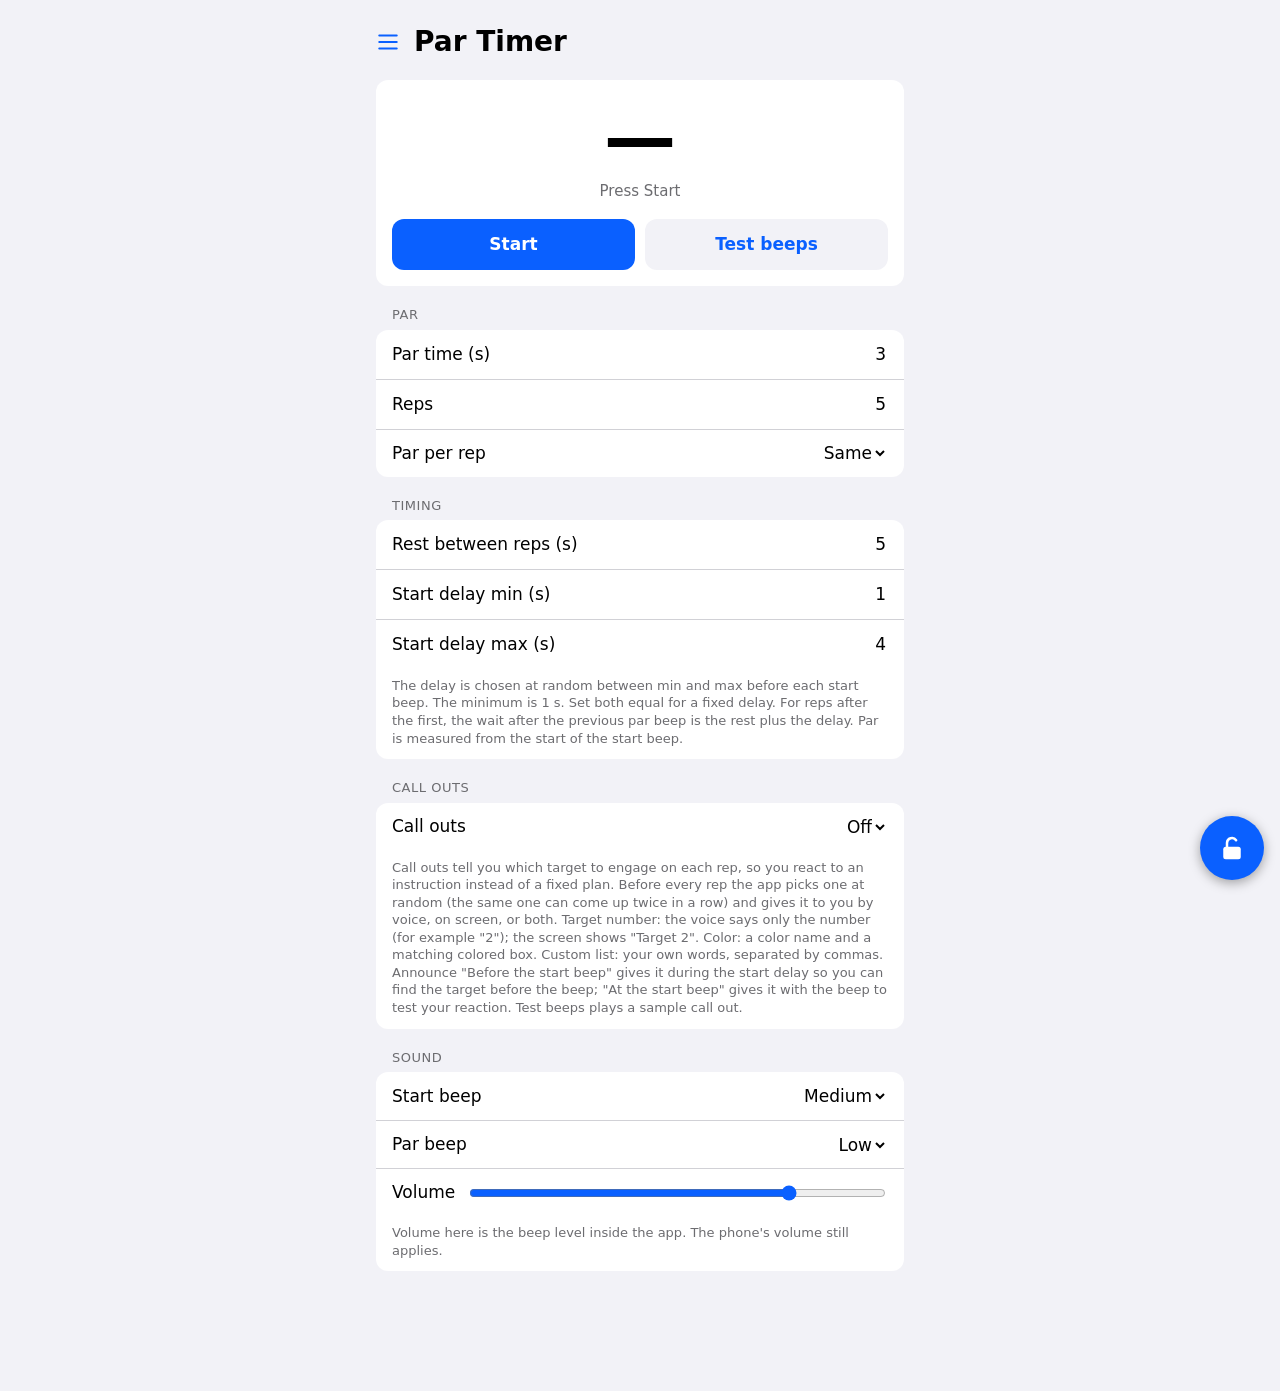
==== commit 7f82b71c: "v15: number-only target call outs, clearer call out note, 1 s minimum start delay - Target call outs" ====
--- a/par.html
+++ b/par.html
@@ -57,7 +57,7 @@
     <div class="row"><label for="rest">Rest between reps (s)</label><input id="rest" type="text" inputmode="decimal"></div>
     <div class="row"><label for="delayMin">Start delay min (s)</label><input id="delayMin" type="text" inputmode="decimal"></div>
     <div class="row"><label for="delayMax">Start delay max (s)</label><input id="delayMax" type="text" inputmode="decimal"></div>
-    <div class="note">The delay is chosen at random between min and max before each start beep. Set both equal for a fixed delay. For reps after the first, the wait after the previous par beep is the rest plus the delay. Par is measured from the start of the start beep.</div>
+    <div class="note">The delay is chosen at random between min and max before each start beep. The minimum is 1 s. Set both equal for a fixed delay. For reps after the first, the wait after the previous par beep is the rest plus the delay. Par is measured from the start of the start beep.</div>
   </div>
 
   <h2>Call outs</h2>
@@ -82,7 +82,7 @@
         <option value="before">Before the start beep</option>
         <option value="beep">At the start beep</option>
       </select></div>
-    <div class="note">One call out is picked at random for each rep, so the same one can repeat. "Before" announces it shortly after the rep becomes ready, ahead of the random delay; keep the start delay minimum at 1 s or more so it finishes before the beep. Test beeps also plays a sample call out.</div>
+    <div class="note">Call outs tell you which target to engage on each rep, so you react to an instruction instead of a fixed plan. Before every rep the app picks one at random (the same one can come up twice in a row) and gives it to you by voice, on screen, or both. Target number: the voice says only the number (for example "2"); the screen shows "Target 2". Color: a color name and a matching colored box. Custom list: your own words, separated by commas. Announce "Before the start beep" gives it during the start delay so you can find the target before the beep; "At the start beep" gives it with the beep to test your reaction. Test beeps plays a sample call out.</div>
   </div>
 
   <h2>Sound</h2>
@@ -121,13 +121,13 @@
                    cueMode: "off", cueCount: "3", cueList: "Left, Center, Right", cueDelivery: "both", cueTiming: "before" };
 const FIELDS = Object.keys(DEFAULTS);
 const STORE_KEY = "rangecalc-par-v1";
-const BEEP_SEC = 0.3, MIN_PAR = 0.2, MAX_REPS = 100, TAIL_SEC = 0.6;
+const BEEP_SEC = 0.3, MIN_PAR = 0.2, MIN_DELAY = 1, MAX_REPS = 100, TAIL_SEC = 0.6;
 const SPEECH_OK = "speechSynthesis" in window && "SpeechSynthesisUtterance" in window;
 const COLORS = [["Red", "#e5271c", "#fff"], ["Blue", "#0a60ff", "#fff"], ["Green", "#1f9d3a", "#fff"],
                 ["Yellow", "#f2c200", "#111"], ["White", "#f4f4f4", "#111"]];
 
 function cueOptions(cfg) {
-  if (cfg.cueMode === "targets") return Array.from({ length: cfg.cueCount }, (_, i) => ({ text: `Target ${i + 1}` }));
+  if (cfg.cueMode === "targets") return Array.from({ length: cfg.cueCount }, (_, i) => ({ text: `Target ${i + 1}`, say: String(i + 1) }));
   if (cfg.cueMode === "colors") return COLORS.map(([text, color, ink]) => ({ text, color, ink }));
   if (cfg.cueMode === "custom") return cfg.cueItems.map(text => ({ text }));
   return [];
@@ -158,7 +158,7 @@
     bad(!(Number.isInteger(cfg.reps) && cfg.reps >= 1 && cfg.reps <= MAX_REPS), `Reps must be a whole number from 1 to ${MAX_REPS}.`) ||
     bad(cfg.progress !== "none" && !(cfg.step >= 0 && cfg.step <= 60), "Change per rep must be between 0 and 60 seconds.") ||
     bad(!(cfg.rest >= 0 && cfg.rest <= 600), "Rest must be between 0 and 600 seconds.") ||
-    bad(!(cfg.delayMin >= 0 && cfg.delayMin <= 60), "Start delay min must be between 0 and 60 seconds.") ||
+    bad(!(cfg.delayMin >= MIN_DELAY && cfg.delayMin <= 60), `Start delay min must be between ${MIN_DELAY} and 60 seconds.`) ||
     bad(!(cfg.delayMax >= cfg.delayMin && cfg.delayMax <= 60), "Start delay max must be between the min and 60 seconds.") ||
     bad(!(cfg.startHz > 0 && cfg.endHz > 0), "Choose a start and par beep pitch.") ||
     bad(cfg.cueMode === "targets" && !(Number.isInteger(cfg.cueCount) && cfg.cueCount >= 2 && cfg.cueCount <= 10), "Number of targets must be a whole number from 2 to 10.") ||
@@ -275,7 +275,7 @@
 function updateCue(cur, now) {
   const el = $("cue");
   const active = !!cur.cue && now >= cur.cueT && now < cur.endT;
-  if (active && cfgActive.voice && !cur.spoken) { cur.spoken = true; speak(cur.cue.text); }
+  if (active && cfgActive.voice && !cur.spoken) { cur.spoken = true; speak(cur.cue.say || cur.cue.text); }
   const show = active && cfgActive.screen;
   if (show && el.dataset.rep !== String(cur.n)) {
     setCueChip(cur.cue); el.dataset.rep = String(cur.n);
@@ -377,7 +377,7 @@
     const opts = cueOptions(r.cfg), sample = opts[Math.floor(Math.random() * opts.length)];
     setTimeout(() => {
       if (running) return;
-      if (r.cfg.voice) speak(sample.text);
+      if (r.cfg.voice) speak(sample.say || sample.text);
       if (r.cfg.screen) { setCueChip(sample); $("cue").hidden = false; setTimeout(() => { if (!running) $("cue").hidden = true; }, 2000); }
     }, 1500);
   }
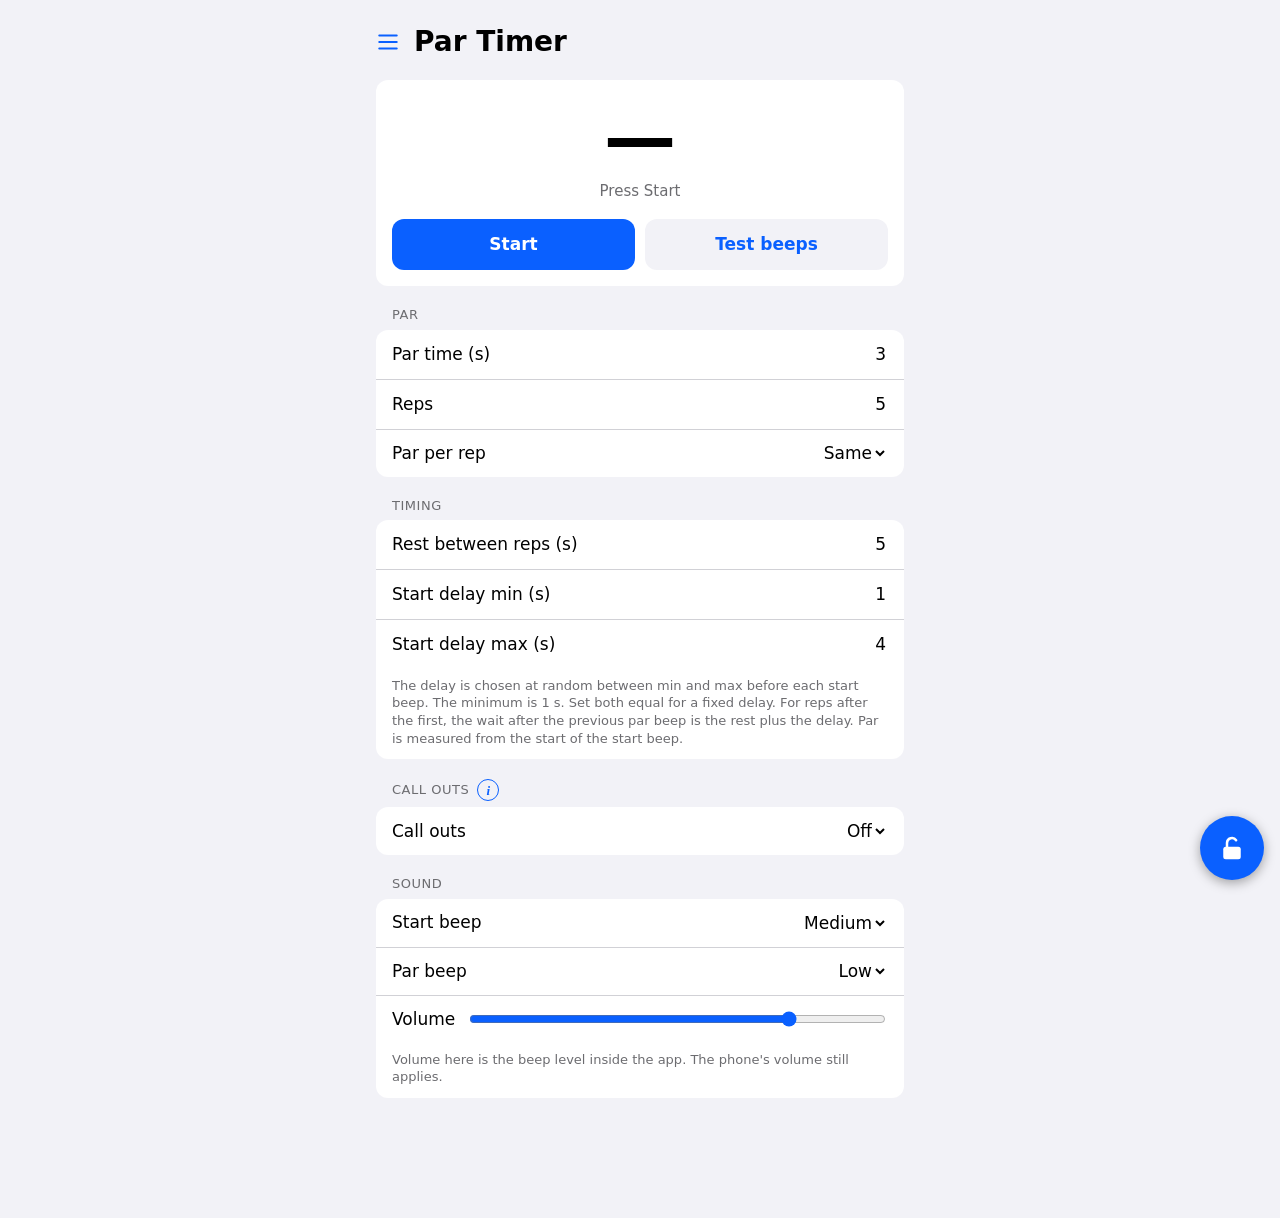
==== commit b03267a6: "v16: collapsible call outs explanation behind an info button - Split the Call outs note into paragra" ====
--- a/par.html
+++ b/par.html
@@ -60,7 +60,7 @@
     <div class="note">The delay is chosen at random between min and max before each start beep. The minimum is 1 s. Set both equal for a fixed delay. For reps after the first, the wait after the previous par beep is the rest plus the delay. Par is measured from the start of the start beep.</div>
   </div>
 
-  <h2>Call outs</h2>
+  <h2 class="h2-info">Call outs <button class="info-btn" id="cueInfoBtn" type="button" aria-label="About call outs" aria-expanded="false" aria-controls="cueNote">i</button></h2>
   <div class="card">
     <div class="row"><label for="cueMode">Call outs</label>
       <select id="cueMode">
@@ -82,7 +82,12 @@
         <option value="before">Before the start beep</option>
         <option value="beep">At the start beep</option>
       </select></div>
-    <div class="note">Call outs tell you which target to engage on each rep, so you react to an instruction instead of a fixed plan. Before every rep the app picks one at random (the same one can come up twice in a row) and gives it to you by voice, on screen, or both. Target number: the voice says only the number (for example "2"); the screen shows "Target 2". Color: a color name and a matching colored box. Custom list: your own words, separated by commas. Announce "Before the start beep" gives it during the start delay so you can find the target before the beep; "At the start beep" gives it with the beep to test your reaction. Test beeps plays a sample call out.</div>
+    <div class="note" id="cueNote" hidden>Call outs tell you which target to engage on each rep, so you react to an instruction instead of a fixed plan. Before every rep the app picks one at random (the same one can come up twice in a row) and gives it to you by voice, on screen, or both.<br><br>
+      Target number: the voice says only the number (for example "2"); the screen shows "Target 2".<br>
+      Color: a color name and a matching colored box.<br>
+      Custom list: your own words, separated by commas.<br><br>
+      Announce "Before the start beep" gives it during the start delay so you can find the target before the beep; "At the start beep" gives it with the beep to test your reaction.<br><br>
+      Test beeps plays a sample call out.</div>
   </div>
 
   <h2>Sound</h2>
@@ -479,6 +484,11 @@
 updateCueRows();
 for (const id of FIELDS) $(id).addEventListener("change", () => { save(); updateStepRow(); updateCueRows(); });
 $("cueMode").addEventListener("input", updateCueRows);
+$("cueInfoBtn").addEventListener("click", () => {
+  const open = $("cueNote").hidden;
+  $("cueNote").hidden = !open;
+  $("cueInfoBtn").setAttribute("aria-expanded", String(open));
+});
 $("progress").addEventListener("input", updateStepRow);
 $("startBtn").addEventListener("click", start);
 $("stopBtn").addEventListener("click", () => stop("Stopped", false));
--- a/app.css
+++ b/app.css
@@ -25,6 +25,15 @@
   select { text-align-last: right; }
   input::placeholder { color: var(--muted); }
   .note { font-size: 13px; color: var(--muted); padding: 8px 16px 12px; }
+  .h2-info { display: flex; align-items: center; gap: 8px; }
+  .info-btn {
+    flex: none; width: 22px; height: 22px; padding: 0; border-radius: 50%; border: 1.5px solid currentColor;
+    background: transparent; color: var(--accent); font: italic 700 13px/1 Georgia, "Times New Roman", serif;
+    text-transform: none; letter-spacing: 0; display: inline-flex; align-items: center; justify-content: center;
+    cursor: pointer; -webkit-tap-highlight-color: transparent; position: relative;
+  }
+  .info-btn::after { content: ""; position: absolute; inset: -11px; }  /* 44 px touch target */
+  .info-btn[aria-expanded=true] { background: var(--accent); color: #fff; border-color: var(--accent); }
   .seg { display: flex; background: var(--bg); border-radius: 9px; padding: 2px; width: 100%; }
   .seg button { flex: 1; font: inherit; font-size: 15px; padding: 6px; border: 0; background: transparent; color: var(--text); border-radius: 7px; }
   .seg button[aria-pressed=true] { background: var(--card); box-shadow: 0 1px 3px rgba(0,0,0,.25); font-weight: 600; }
